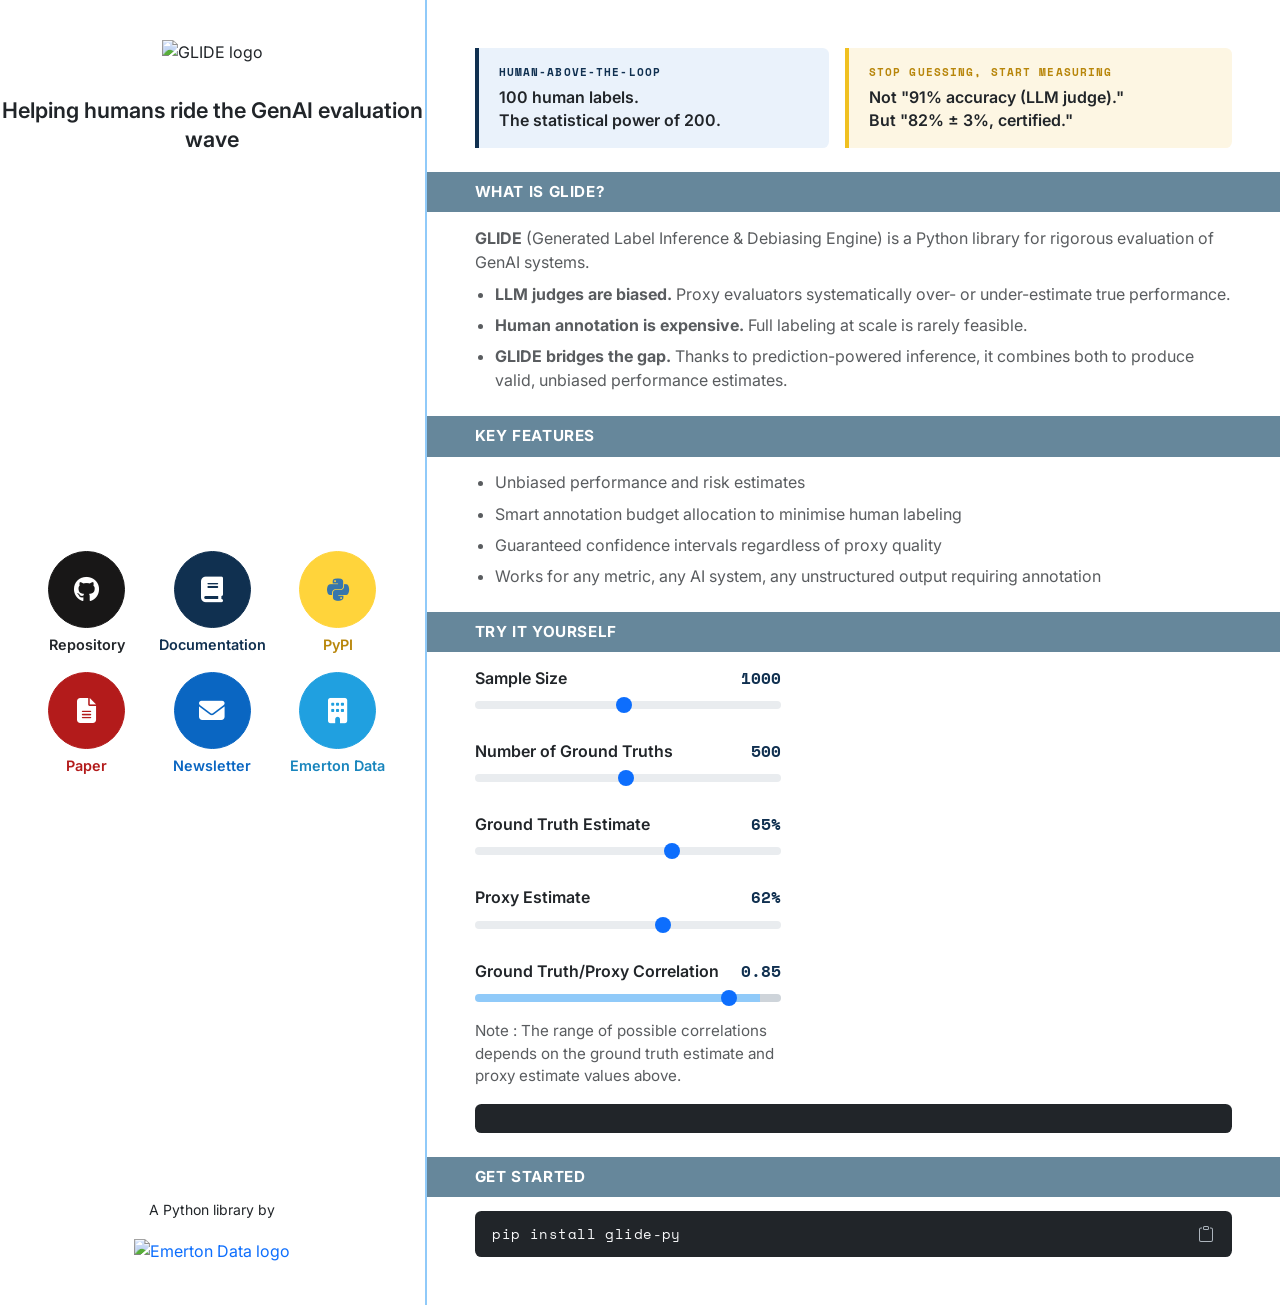
==== docs/landing/index.html @ 94e1e971 "visual improvements" ====
<!DOCTYPE html>
<html lang="en">
<head>
  <meta charset="UTF-8" />
  <meta name="viewport" content="width=device-width, initial-scale=1" />
  <title>GLIDE — Helping humans ride the GenAI evaluation wave</title>
  <link rel="icon" type="image/png" href="assets/favicon-glide.png" />
  <meta name="description" content="GLIDE is a Python library for rigorous evaluation of GenAI systems using hybrid human and proxy annotations, with guaranteed statistical confidence intervals." />

  <!-- Bootstrap 5 -->
  <link
    href="https://cdn.jsdelivr.net/npm/bootstrap@5.3.3/dist/css/bootstrap.min.css"
    rel="stylesheet"
    integrity="sha384-QWTKZyjpPEjISv5WaRU9OFeRpok6YctnYmDr5pNlyT2bRjXh0JMhjY6hW+ALEwIH"
    crossorigin="anonymous"
  />
  <!-- Google Fonts -->
  <link
    href="https://fonts.googleapis.com/css2?family=Inter:wght@400;600;700&family=Space+Mono:wght@700&display=swap"
    rel="stylesheet"
  />
  <!-- Font Awesome 6 -->
  <link
    rel="stylesheet"
    href="https://cdnjs.cloudflare.com/ajax/libs/font-awesome/6.5.0/css/all.min.css"
    integrity="sha512-Avb2QiuDEEvB4bZJYdft2mNjVShBftLdPG8FJ0V7irTLQ8Uo0qcPxh4Plq7G5tGm0rU+1SPhVotteLpBERwTkw=="
    crossorigin="anonymous"
  />

  <style>
    body {
      font-family: 'Inter', sans-serif;
      background-image: url('assets/newsletter_bg.png');
      background-size: cover;
      background-position: center;
      color: #212529;
    }

    .sidebar {
      background-color: rgba(255, 255, 255, 0.5);
      border-right: 2px solid #90caf9;
      min-height: 100vh;
      padding: 2.5rem 1.75rem 2rem;
      display: flex;
      flex-direction: column;
      justify-content: space-between;
    }

    .main-panel {
      background-color: rgba(255, 255, 255, 0.65);
      min-height: 100vh;
    }

    .nav-btn-list {
      display: grid;
      grid-template-columns: repeat(3, 1fr);
      gap: 1rem 0.5rem;
      justify-items: center;
      margin-bottom: 0.5rem;
    }

    .nav-item {
      display: flex;
      flex-direction: column;
      align-items: center;
      gap: 0.4rem;
      text-decoration: none;
    }

    .nav-item:hover .nav-label {
      text-decoration: underline;
    }

    .nav-btn {
      display: flex;
      align-items: center;
      justify-content: center;
      width: 4.8rem;
      height: 4.8rem;
      border-radius: 50% !important;
      font-size: 1.6rem;
      padding: 0;
      flex-shrink: 0;
    }

    .nav-label {
      font-weight: 600;
      font-size: 0.90rem;
      text-align: center;
    }

    .sidebar .nav-label.text-dark {
      color: #212529 !important;
    }

    /* Icon circles: override Bootstrap button vars so hover still works. */
    .nav-btn.brand-github     { --bs-btn-bg: #181717; --bs-btn-border-color: #181717; --bs-btn-hover-bg: #000000; --bs-btn-hover-border-color: #000000; --bs-btn-color: #fff; --bs-btn-hover-color: #fff; }
    .nav-btn.brand-docs       { --bs-btn-bg: #103050; --bs-btn-border-color: #103050; --bs-btn-hover-bg: #0a2238; --bs-btn-hover-border-color: #0a2238; --bs-btn-color: #fff; --bs-btn-hover-color: #fff; }
    .nav-btn.brand-pypi       { --bs-btn-bg: #ffd43b; --bs-btn-border-color: #ffd43b; --bs-btn-hover-bg: #f5c518; --bs-btn-hover-border-color: #f5c518; --bs-btn-color: #3776ab; --bs-btn-hover-color: #3776ab; }
    .nav-btn.brand-paper      { --bs-btn-bg: #b31b1b; --bs-btn-border-color: #b31b1b; --bs-btn-hover-bg: #8f1515; --bs-btn-hover-border-color: #8f1515; --bs-btn-color: #fff; --bs-btn-hover-color: #fff; }
    .nav-btn.brand-newsletter { --bs-btn-bg: #0a66c2; --bs-btn-border-color: #0a66c2; --bs-btn-hover-bg: #08539e; --bs-btn-hover-border-color: #08539e; --bs-btn-color: #fff; --bs-btn-hover-color: #fff; }
    .nav-btn.brand-ed         { --bs-btn-bg: #20a0e0; --bs-btn-border-color: #20a0e0; --bs-btn-hover-bg: #1885bd; --bs-btn-hover-border-color: #1885bd; --bs-btn-color: #fff; --bs-btn-hover-color: #fff; }

    /* Labels: match the icon brand color (darkened where needed for contrast). */
    .nav-label.brand-docs       { color: #103050; }
    .nav-label.brand-pypi       { color: #b8860b; }
    .nav-label.brand-paper      { color: #b31b1b; }
    .nav-label.brand-newsletter { color: #0a66c2; }
    .nav-label.brand-ed         { color: #1885bd; }

    .hero-card {
      border-left: 4px solid #103050;
      background-color: #eaf2fb;
      border-radius: 0 0.4rem 0.4rem 0;
      padding: 1rem 1.25rem;
    }

    .hero-card.gold {
      border-left-color: #f0c020;
      background-color: #fdf6e3;
    }

    .hero-card .card-label {
      font-family: 'Space Mono', monospace;
      font-size: 0.7rem;
      text-transform: uppercase;
      letter-spacing: 0.1em;
      font-weight: 700;
      color: #103050;
      margin-bottom: 0.3rem;
    }

    .hero-card.gold .card-label {
      color: #b8860b;
    }

    .hero-card .card-message {
      font-size: 1rem;
      font-weight: 600;
      color: #212529;
      line-height: 1.45;
    }

    .tagline {
      font-size: 1.35rem;
      font-weight: 600;
      color: #212529;
      line-height: 1.35;
      width: calc(100% + 3.5rem);
      margin-left: -1.75rem;
      margin-right: -1.75rem;
      text-align: center;
    }

    .section-heading {
      font-size: 0.95rem;
      font-weight: 700;
      color: #ffffff;
      background-color: rgba(0, 55, 89, 0.60);
      padding: 0.55rem 1.5rem;
      margin: 1.5rem -1.5rem 0.85rem;
      letter-spacing: 0.04em;
      text-transform: uppercase;
    }

    @media (min-width: 768px) {
      .section-heading {
        padding-left: 3rem;
        padding-right: 3rem;
        margin-left: -3rem;
        margin-right: -3rem;
      }
    }

    .install-block {
      font-family: 'Space Mono', monospace;
      background-color: #212529;
      color: #f8f9fa;
      border-radius: 0.4rem;
      padding: 0.75rem 1.1rem;
      font-size: 0.9rem;
      letter-spacing: 0.03em;
      display: flex;
      align-items: center;
      justify-content: space-between;
    }

    .copy-btn {
      background: none;
      border: none;
      cursor: pointer;
      color: #adb5bd;
      padding: 0;
      line-height: 1;
      flex-shrink: 0;
      margin-left: 0.75rem;
      transition: color 0.15s;
    }

    .copy-btn:hover {
      color: #f8f9fa;
    }

    .feature-list {
      padding-left: 1.25rem;
    }

    .feature-list li {
      margin-bottom: 0.45rem;
    }

    .sidebar hr {
      border-color: rgba(255, 255, 255, 0.15);
    }

    .sidebar-footer-label {
      color: #212529;
      font-size: 0.875rem;
      text-align: center;
      margin-bottom: 0.5rem;
    }

    .ed-logo-wrap {
      background-color: #ffffff;
      border-radius: 0.5rem;
      padding: 0.6rem 1.2rem;
      display: inline-block;
      width: 70%;
    }

    @media (max-width: 767px) {
      .sidebar {
        min-height: auto;
        border-right: none;
        border-bottom: 1px solid rgba(255, 255, 255, 0.1);
      }
      .main-panel {
        min-height: auto;
      }
    }

    .slider-group {
      margin-bottom: 1rem;
    }

    .slider-group label {
      display: flex;
      justify-content: space-between;
      font-weight: 600;
      font-size: 1rem;
      color: #212529;
      margin-bottom: 0.2rem;
    }

    .slider-group .form-text {
      font-size: 0.95rem;
    }

    .slider-value {
      font-family: 'Space Mono', monospace;
      color: #103050;
    }

    #correlation.form-range::-webkit-slider-runnable-track {
      background: var(--correlation-track, var(--bs-secondary-bg));
    }

    #correlation.form-range::-moz-range-track {
      background: var(--correlation-track, var(--bs-secondary-bg));
    }

    .simulator-chart-wrap {
      background-color: rgba(255, 255, 255, 0.7);
      border-radius: 0.4rem;
      padding: 1rem;
      margin-bottom: 1rem;
      height: 380px;
      box-sizing: border-box;
    }

    .readout-block {
      font-family: 'Space Mono', monospace;
      background-color: #212529;
      color: #f8f9fa;
      border-radius: 0.4rem;
      padding: 0.9rem 1.1rem;
      font-size: 0.85rem;
      line-height: 1.7;
    }

    .readout-block .readout-highlight {
      color: #ffd43b;
      font-weight: 700;
    }
  </style>
</head>

<body>
  <div class="container-fluid">
    <div class="row">

      <!-- LEFT SIDEBAR -->
      <div class="col-md-5 col-lg-4 sidebar">

        <div class="text-center">
          <img
            src="assets/logo-glide-no-bg.png"
            alt="GLIDE logo"
            style="width: calc(100% + 3.5rem); margin-left: -2.25rem; margin-right: -2.25rem; margin-bottom: 1rem;"
          />
          <p class="tagline mt-3 mb-2">
            Helping humans ride the GenAI evaluation wave
          </p>
        </div>

        <div class="nav-btn-list">
          <a href="https://github.com/EmertonData/glide" class="nav-item" target="_blank" rel="noopener">
            <span class="btn nav-btn brand-github"><i class="fa-brands fa-github"></i></span>
            <span class="nav-label text-dark">Repository</span>
          </a>
          <a href="https://glide-py.readthedocs.io" class="nav-item" target="_blank" rel="noopener">
            <span class="btn nav-btn brand-docs"><i class="fa-solid fa-book"></i></span>
            <span class="nav-label brand-docs">Documentation</span>
          </a>
          <a href="https://pypi.org/project/glide-py/" class="nav-item" target="_blank" rel="noopener">
            <span class="btn nav-btn brand-pypi"><i class="fa-brands fa-python"></i></span>
            <span class="nav-label brand-pypi">PyPI</span>
          </a>
          <a href="https://arxiv.org/abs/2605.31278" class="nav-item" target="_blank" rel="noopener">
            <span class="btn nav-btn brand-paper"><i class="fa-solid fa-file-lines"></i></span>
            <span class="nav-label brand-paper">Paper</span>
          </a>
          <a href="https://www.linkedin.com/newsletters/evaluating-genai-with-glide-7453423077557952512/" class="nav-item" target="_blank" rel="noopener">
            <span class="btn nav-btn brand-newsletter"><i class="fa-solid fa-envelope"></i></span>
            <span class="nav-label brand-newsletter">Newsletter</span>
          </a>
          <a href="https://www.emerton-data.com" class="nav-item" target="_blank" rel="noopener">
            <span class="btn nav-btn brand-ed"><i class="fa-solid fa-building"></i></span>
            <span class="nav-label brand-ed">Emerton Data</span>
          </a>
        </div>

        <div>
          <hr class="mb-4 mt-0" />
          <p class="sidebar-footer-label mb-2">
            A Python library by
          </p>
          <div class="text-center">
            <a href="https://www.emerton-data.com" target="_blank" rel="noopener">
              <div class="ed-logo-wrap">
                <img
                  src="assets/logo-ed.jpg"
                  alt="Emerton Data logo"
                  style="width: 100%;"
                />
              </div>
            </a>
          </div>
        </div>

      </div><!-- /sidebar -->

      <!-- RIGHT MAIN CONTENT -->
      <div class="col-md-7 col-lg-8 p-4 p-md-5 main-panel">

        <!-- HERO MESSAGES -->
        <div class="d-flex gap-3 mb-3">
          <div class="hero-card flex-fill mb-0">
            <div class="card-label">Human-above-the-loop</div>
            <div class="card-message">
              100 human labels.<br>
              The statistical power of 200.
            </div>
          </div>

          <div class="hero-card gold flex-fill mb-0">
            <div class="card-label">Stop guessing, start measuring</div>
            <div class="card-message">
              Not "91% accuracy (LLM judge)."<br>
              But "82% ± 3%, certified."
            </div>
          </div>
        </div>

        <!-- WHAT IS GLIDE -->
        <div class="section-heading">What is GLIDE?</div>
        <p class="text-muted mb-2">
          <strong>GLIDE</strong> (Generated Label Inference &amp; Debiasing Engine) is a Python library for rigorous evaluation of GenAI systems.
        </p>
        <ul class="feature-list text-muted mb-4">
          <li><strong>LLM judges are biased.</strong> Proxy evaluators systematically over- or under-estimate true performance.</li>
          <li><strong>Human annotation is expensive.</strong> Full labeling at scale is rarely feasible.</li>
          <li><strong>GLIDE bridges the gap.</strong> Thanks to prediction-powered inference, it combines both to produce valid, unbiased performance estimates.</li>
        </ul>

        <!-- FEATURES -->
        <div class="section-heading">Key features</div>
        <ul class="feature-list text-muted mb-4">
          <li>Unbiased performance and risk estimates</li>
          <li>Smart annotation budget allocation to minimise human labeling</li>
          <li>Guaranteed confidence intervals regardless of proxy quality</li>
          <li>Works for any metric, any AI system, any unstructured output requiring annotation</li>
        </ul>

        <!-- SIMULATOR -->
        <div class="section-heading">Try it yourself</div>
        <div class="row g-3">
          <div class="col-sm-5">
            <div class="slider-group">
              <label for="totalSize">
                Sample Size
                <span class="slider-value" id="totalSizeValue"></span>
              </label>
              <input type="range" class="form-range" id="totalSize" min="50" max="2000" step="50" value="1000" />
            </div>
            <div class="slider-group">
              <label for="humanSize">
                Number of Ground Truths
                <span class="slider-value" id="humanSizeValue"></span>
              </label>
              <input type="range" class="form-range" id="humanSize" min="20" max="1995" step="5" value="500" />
            </div>
            <div class="slider-group">
              <label for="trueMean">
                Ground Truth Estimate
                <span class="slider-value" id="trueMeanValue"></span>
              </label>
              <input type="range" class="form-range" id="trueMean" min="0.01" max="0.99" step="0.01" value="0.65" />
            </div>
            <div class="slider-group">
              <label for="proxyMean">
                Proxy Estimate
                <span class="slider-value" id="proxyMeanValue"></span>
              </label>
              <input type="range" class="form-range" id="proxyMean" min="0.01" max="0.99" step="0.01" value="0.62" />
            </div>
            <div class="slider-group">
              <label for="correlation">
                Ground Truth/Proxy Correlation
                <span class="slider-value" id="correlationValue"></span>
              </label>
              <input type="range" class="form-range" id="correlation" min="0" max="1" step="0.01" value="0.85" />
              <div class="form-text">
                Note : The range of possible correlations depends on the ground truth estimate and proxy estimate values above.
              </div>
            </div>
          </div>
          <div class="col-sm-7">
            <div class="simulator-chart-wrap">
              <canvas id="ppiChart"></canvas>
            </div>
          </div>
        </div>

        <div class="readout-block" id="simulatorReadout"></div>

        <!-- INSTALL -->
        <div class="section-heading">Get started</div>
        <div class="install-block">
          <span>pip install glide-py</span>
          <button class="copy-btn" title="Copy to clipboard" onclick="copyInstall(this)">
            <svg xmlns="http://www.w3.org/2000/svg" width="16" height="16" fill="currentColor" viewBox="0 0 16 16">
              <path d="M4 1.5H3a2 2 0 0 0-2 2V14a2 2 0 0 0 2 2h10a2 2 0 0 0 2-2V3.5a2 2 0 0 0-2-2h-1v1h1a1 1 0 0 1 1 1V14a1 1 0 0 1-1 1H3a1 1 0 0 1-1-1V3.5a1 1 0 0 1 1-1h1z"/>
              <path d="M9.5 1a.5.5 0 0 1 .5.5v1a.5.5 0 0 1-.5.5h-3a.5.5 0 0 1-.5-.5v-1a.5.5 0 0 1 .5-.5zm-3-1A1.5 1.5 0 0 0 5 1.5v1A1.5 1.5 0 0 0 6.5 4h3A1.5 1.5 0 0 0 11 2.5v-1A1.5 1.5 0 0 0 9.5 0z"/>
            </svg>
          </button>
        </div>

      </div><!-- /main -->

    </div><!-- /row -->
  </div><!-- /container -->

  <!-- Chart.js -->
  <script
    src="https://cdn.jsdelivr.net/npm/chart.js@4.5.1/dist/chart.umd.min.js"
    integrity="sha384-jb8JQMbMoBUzgWatfe6COACi2ljcDdZQ2OxczGA3bGNeWe+6DChMTBJemed7ZnvJ"
    crossorigin="anonymous"
  ></script>
  <!-- chartjs-chart-error-bars -->
  <script
    src="https://cdn.jsdelivr.net/npm/chartjs-chart-error-bars@4.4.5/build/index.umd.min.js"
    integrity="sha384-pmEzimiQMD67BbR0zE+ss0ugx98UAGIaiNlaKtGz7BBQ3UaT69z1CN323+oCogy0"
    crossorigin="anonymous"
  ></script>
  <script type="module">
    import { simulate, getCorrelationBounds } from './ppi.js';

    const sliders = {
      totalSize: document.getElementById('totalSize'),
      humanSize: document.getElementById('humanSize'),
      trueMean: document.getElementById('trueMean'),
      proxyMean: document.getElementById('proxyMean'),
      correlation: document.getElementById('correlation'),
    };

    const valueLabels = {
      totalSize: document.getElementById('totalSizeValue'),
      humanSize: document.getElementById('humanSizeValue'),
      trueMean: document.getElementById('trueMeanValue'),
      proxyMean: document.getElementById('proxyMeanValue'),
      correlation: document.getElementById('correlationValue'),
    };

    const readout = document.getElementById('simulatorReadout');
    const pointColors = ['#103050', '#90caf9', '#ffd43b'];
    const pointBorderColors = ['#0a2238', '#5aa9e6', '#b8860b'];
    let chart;
    let trueMeanValue = null;
    let latestPoints = [];

    const trueMeanLinePlugin = {
      id: 'trueMeanLine',
      afterDatasetsDraw(chartInstance) {
        if (trueMeanValue === null) return;
        const { ctx, chartArea, scales } = chartInstance;
        const y = scales.y.getPixelForValue(trueMeanValue);
        ctx.save();
        ctx.setLineDash([6, 4]);
        ctx.lineWidth = 2;
        ctx.strokeStyle = '#103050';
        ctx.beginPath();
        ctx.moveTo(chartArea.left, y);
        ctx.lineTo(chartArea.right, y);
        ctx.stroke();
        ctx.restore();
      },
    };

    function readParams() {
      return {
        totalSize: Number(sliders.totalSize.value),
        humanSize: Number(sliders.humanSize.value),
        trueMean: Number(sliders.trueMean.value),
        proxyMean: Number(sliders.proxyMean.value),
        correlation: Number(sliders.correlation.value),
      };
    }

    function clampHumanSize(totalSize) {
      const step = Number(sliders.humanSize.step);
      const maxHumanSize = totalSize - step;
      sliders.humanSize.max = maxHumanSize;
      if (Number(sliders.humanSize.value) > maxHumanSize) {
        sliders.humanSize.value = maxHumanSize;
      }
    }

    function updateCorrelationTrack(min, max) {
      const minPercent = min * 100;
      const maxPercent = max * 100;
      const gradient = `linear-gradient(to right, #ced4da 0%, #ced4da ${minPercent}%, #90caf9 ${minPercent}%, #90caf9 ${maxPercent}%, #ced4da ${maxPercent}%, #ced4da 100%)`;
      sliders.correlation.style.setProperty('--correlation-track', gradient);
    }

    function clampCorrelation(trueMean, proxyMean) {
      const { minCorrelation, maxCorrelation } = getCorrelationBounds(trueMean, proxyMean);
      const step = Number(sliders.correlation.step);
      const roundedMin = Math.max(0, Math.ceil(minCorrelation / step) * step);
      const roundedMax = Math.floor(maxCorrelation / step) * step;
      if (Number(sliders.correlation.value) < roundedMin) {
        sliders.correlation.value = roundedMin;
      } else if (Number(sliders.correlation.value) > roundedMax) {
        sliders.correlation.value = roundedMax;
      }
      updateCorrelationTrack(roundedMin, roundedMax);
    }

    function updateValueLabels(params) {
      valueLabels.totalSize.textContent = params.totalSize;
      valueLabels.humanSize.textContent = params.humanSize;
      valueLabels.trueMean.textContent = `${Math.round(params.trueMean * 100)}%`;
      valueLabels.proxyMean.textContent = `${Math.round(params.proxyMean * 100)}%`;
      valueLabels.correlation.textContent = params.correlation.toFixed(2);
    }

    function clampUnitInterval(value) {
      return Math.min(1, Math.max(0, value));
    }

    function buildPoints(result) {
      return [
        {
          y: result.humanOnly.mean,
          yMin: clampUnitInterval(result.humanOnly.mean - result.humanOnly.halfWidth),
          yMax: clampUnitInterval(result.humanOnly.mean + result.humanOnly.halfWidth),
        },
        {
          y: result.judgeOnly.mean,
          yMin: clampUnitInterval(result.judgeOnly.mean - result.judgeOnly.halfWidth),
          yMax: clampUnitInterval(result.judgeOnly.mean + result.judgeOnly.halfWidth),
        },
        {
          y: result.ppi.mean,
          yMin: clampUnitInterval(result.ppi.mean - result.ppi.halfWidth),
          yMax: clampUnitInterval(result.ppi.mean + result.ppi.halfWidth),
        },
      ];
    }

    function buildPointMarkers(points) {
      return points.map((point) => ({ y: point.y }));
    }

    function updateChart(result) {
      trueMeanValue = result.humanOnly.mean;
      const points = buildPoints(result);
      latestPoints = points;
      const pointMarkers = buildPointMarkers(points);

      if (!chart) {
        chart = new Chart(document.getElementById('ppiChart').getContext('2d'), {
          type: 'lineWithErrorBars',
          data: {
            labels: ['Human only', 'Judge only', 'PPI'],
            datasets: [
              {
                label: 'Point estimate',
                data: pointMarkers,
                showLine: false,
                pointStyle: 'circle',
                pointRadius: 24,
                pointHoverRadius: 28,
                pointBackgroundColor: pointColors,
                pointBorderColor: pointBorderColors,
                pointBorderWidth: 4,
              },
              {
                label: 'Confidence interval (95%)',
                data: points,
                showLine: false,
                pointRadius: 0,
                pointHoverRadius: 0,
                errorBarColor: pointBorderColors,
                errorBarLineWidth: 5,
                errorBarWhiskerColor: pointBorderColors,
                errorBarWhiskerLineWidth: 4,
                errorBarWhiskerSize: 30,
              },
            ],
          },
          plugins: [trueMeanLinePlugin],
          options: {
            responsive: true,
            maintainAspectRatio: false,
            plugins: {
              legend: { display: false },
              tooltip: {
                titleFont: { size: 16, weight: 'bold' },
                bodyFont: { size: 15 },
                callbacks: {
                  labelColor(context) {
                    return {
                      backgroundColor: pointColors[context.dataIndex],
                      borderColor: pointBorderColors[context.dataIndex],
                    };
                  },
                  label(context) {
                    const point = latestPoints[context.dataIndex];
                    return [
                      `Point estimate: ${point.y.toFixed(3)}`,
                      `Lower bound (95% confidence): ${point.yMin.toFixed(3)}`,
                      `Upper bound (95% confidence): ${point.yMax.toFixed(3)}`,
                    ];
                  },
                },
              },
            },
            scales: {
              x: {
                offset: true,
                ticks: { font: { size: 20, weight: 'bold' } },
              },
              y: {
                min: 0,
                max: 1,
                ticks: { font: { size: 18 } },
                title: { display: true, text: 'Metric', font: { size: 20, weight: 'bold' } },
              },
            },
          },
        });
      } else {
        chart.data.datasets[0].data = pointMarkers;
        chart.data.datasets[1].data = points;
        chart.update();
      }
    }

    function updateReadout(result, params) {
      readout.innerHTML = `
        Effective sample size: <span class="readout-highlight">${result.effectiveSampleSize}</span><br />
        GLIDE's estimate is as precise as if you had <span class="readout-highlight">${result.effectiveSampleSize}</span> ground truth annotations, instead of the provided <span class="readout-highlight">${params.humanSize}</span>
      `;
    }

    function render() {
      clampHumanSize(Number(sliders.totalSize.value));
      clampCorrelation(Number(sliders.trueMean.value), Number(sliders.proxyMean.value));
      const params = readParams();
      updateValueLabels(params);
      const result = simulate(params);
      updateChart(result);
      updateReadout(result, params);
    }

    Object.values(sliders).forEach((slider) => slider.addEventListener('input', render));
    document.addEventListener('DOMContentLoaded', render);
  </script>

  <script>
    function copyInstall(btn) {
      var text = 'pip install glide-py';
      var original = btn.innerHTML;
      var checkSvg = '<svg xmlns="http://www.w3.org/2000/svg" width="16" height="16" fill="currentColor" viewBox="0 0 16 16"><path d="M13.854 3.646a.5.5 0 0 1 0 .708l-7 7a.5.5 0 0 1-.708 0l-3.5-3.5a.5.5 0 1 1 .708-.708L6.5 10.293l6.646-6.647a.5.5 0 0 1 .708 0"/></svg>';

      function showCheck() {
        btn.innerHTML = checkSvg;
        btn.style.color = '#6ea96e';
        setTimeout(function () {
          btn.innerHTML = original;
          btn.style.color = '';
        }, 1500);
      }

      if (navigator.clipboard) {
        navigator.clipboard.writeText(text).then(showCheck);
      } else {
        var ta = document.createElement('textarea');
        ta.value = text;
        ta.style.cssText = 'position:fixed;opacity:0;pointer-events:none';
        document.body.appendChild(ta);
        ta.select();
        document.execCommand('copy');
        document.body.removeChild(ta);
        showCheck();
      }
    }
  </script>
</body>
</html>
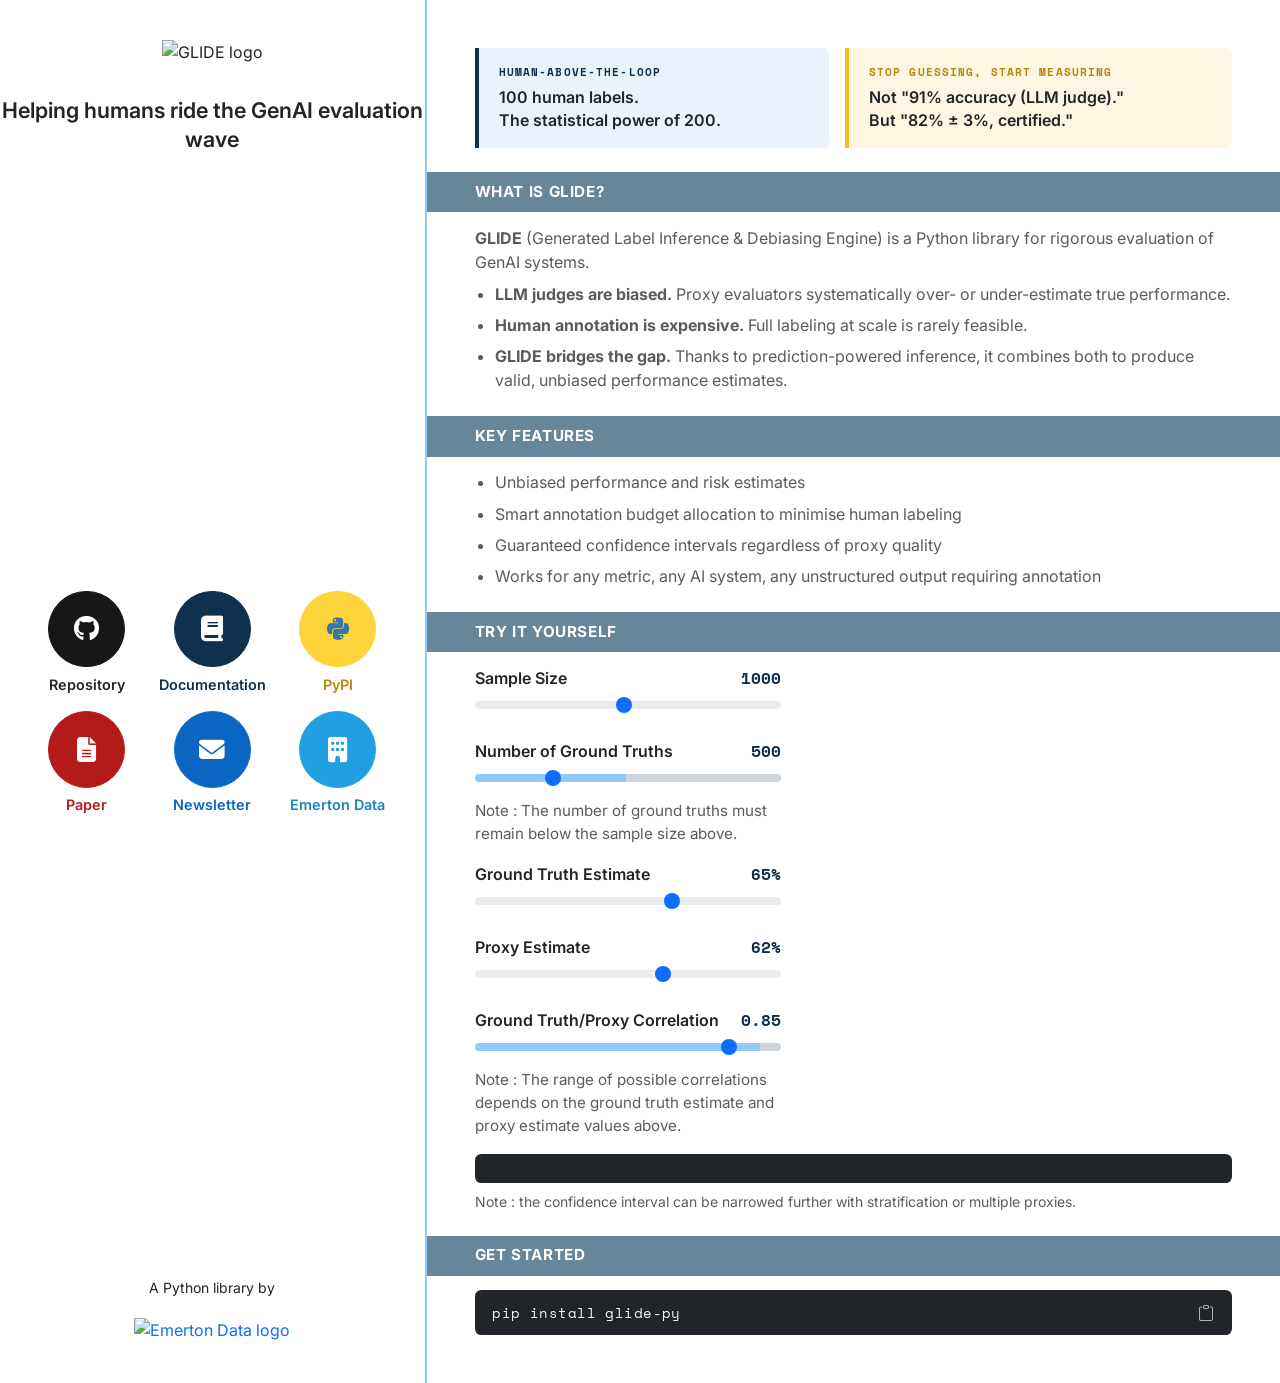
==== commit f8d3d770: "inetgrated comments" ====
--- a/docs/landing/index.html
+++ b/docs/landing/index.html
@@ -267,6 +267,14 @@
 
     #correlation.form-range::-moz-range-track {
       background: var(--correlation-track, var(--bs-secondary-bg));
+    }
+
+    #humanSize.form-range::-webkit-slider-runnable-track {
+      background: var(--human-size-track, var(--bs-secondary-bg));
+    }
+
+    #humanSize.form-range::-moz-range-track {
+      background: var(--human-size-track, var(--bs-secondary-bg));
     }
 
     .simulator-chart-wrap {
@@ -419,6 +427,9 @@
                 <span class="slider-value" id="humanSizeValue"></span>
               </label>
               <input type="range" class="form-range" id="humanSize" min="20" max="1995" step="5" value="500" />
+              <div class="form-text">
+                Note : The number of ground truths must remain below the sample size above.
+              </div>
             </div>
             <div class="slider-group">
               <label for="trueMean">
@@ -453,6 +464,9 @@
         </div>
 
         <div class="readout-block" id="simulatorReadout"></div>
+        <p class="text-muted small mt-2 mb-0">
+          Note : the confidence interval can be narrowed further with stratification or multiple proxies.
+        </p>
 
         <!-- INSTALL -->
         <div class="section-heading">Get started</div>
@@ -503,8 +517,8 @@
     };
 
     const readout = document.getElementById('simulatorReadout');
-    const pointColors = ['#103050', '#90caf9', '#ffd43b'];
-    const pointBorderColors = ['#0a2238', '#5aa9e6', '#b8860b'];
+    const pointColors = ['#103050', '#90caf9', '#ffda33'];
+    const pointBorderColors = ['#0a2238', '#5aa9e6', '#ffda33'];
     let chart;
     let trueMeanValue = null;
     let latestPoints = [];
@@ -537,13 +551,21 @@
       };
     }
 
+    function updateHumanSizeTrack(maxHumanSize) {
+      const sliderMin = Number(sliders.humanSize.min);
+      const sliderMax = Number(sliders.humanSize.max);
+      const maxPercent = ((maxHumanSize - sliderMin) / (sliderMax - sliderMin)) * 100;
+      const gradient = `linear-gradient(to right, #90caf9 0%, #90caf9 ${maxPercent}%, #ced4da ${maxPercent}%, #ced4da 100%)`;
+      sliders.humanSize.style.setProperty('--human-size-track', gradient);
+    }
+
     function clampHumanSize(totalSize) {
       const step = Number(sliders.humanSize.step);
       const maxHumanSize = totalSize - step;
-      sliders.humanSize.max = maxHumanSize;
       if (Number(sliders.humanSize.value) > maxHumanSize) {
         sliders.humanSize.value = maxHumanSize;
       }
+      updateHumanSizeTrack(maxHumanSize);
     }
 
     function updateCorrelationTrack(min, max) {
@@ -584,16 +606,19 @@
           y: result.humanOnly.mean,
           yMin: clampUnitInterval(result.humanOnly.mean - result.humanOnly.halfWidth),
           yMax: clampUnitInterval(result.humanOnly.mean + result.humanOnly.halfWidth),
+          halfWidth: result.humanOnly.halfWidth,
         },
         {
           y: result.judgeOnly.mean,
           yMin: clampUnitInterval(result.judgeOnly.mean - result.judgeOnly.halfWidth),
           yMax: clampUnitInterval(result.judgeOnly.mean + result.judgeOnly.halfWidth),
+          halfWidth: result.judgeOnly.halfWidth,
         },
         {
           y: result.ppi.mean,
           yMin: clampUnitInterval(result.ppi.mean - result.ppi.halfWidth),
           yMax: clampUnitInterval(result.ppi.mean + result.ppi.halfWidth),
+          halfWidth: result.ppi.halfWidth,
         },
       ];
     }
@@ -612,25 +637,25 @@
         chart = new Chart(document.getElementById('ppiChart').getContext('2d'), {
           type: 'lineWithErrorBars',
           data: {
-            labels: ['Human only', 'Judge only', 'PPI'],
+            labels: ['Human only', 'Judge only', 'GLIDE'],
             datasets: [
               {
                 label: 'Point estimate',
                 data: pointMarkers,
                 showLine: false,
                 pointStyle: 'circle',
-                pointRadius: 24,
-                pointHoverRadius: 28,
-                pointBackgroundColor: pointColors,
-                pointBorderColor: pointBorderColors,
-                pointBorderWidth: 4,
+                pointWithErrorBarRadius: 5,
+                pointWithErrorBarHoverRadius: 6,
+                pointWithErrorBarBackgroundColor: pointColors,
+                pointWithErrorBarBorderColor: '#ffffff',
+                pointWithErrorBarBorderWidth: 1.5,
               },
               {
                 label: 'Confidence interval (95%)',
                 data: points,
                 showLine: false,
-                pointRadius: 0,
-                pointHoverRadius: 0,
+                pointWithErrorBarRadius: 0,
+                pointWithErrorBarHoverRadius: 0,
                 errorBarColor: pointBorderColors,
                 errorBarLineWidth: 5,
                 errorBarWhiskerColor: pointBorderColors,
@@ -648,6 +673,9 @@
               tooltip: {
                 titleFont: { size: 16, weight: 'bold' },
                 bodyFont: { size: 15 },
+                filter(tooltipItem) {
+                  return tooltipItem.datasetIndex === 0;
+                },
                 callbacks: {
                   labelColor(context) {
                     return {
@@ -657,11 +685,8 @@
                   },
                   label(context) {
                     const point = latestPoints[context.dataIndex];
-                    return [
-                      `Point estimate: ${point.y.toFixed(3)}`,
-                      `Lower bound (95% confidence): ${point.yMin.toFixed(3)}`,
-                      `Upper bound (95% confidence): ${point.yMax.toFixed(3)}`,
-                    ];
+                    const label = `${point.y.toFixed(3)} ± ${point.halfWidth.toFixed(3)} (95% confidence)`;
+                    return label;
                   },
                 },
               },
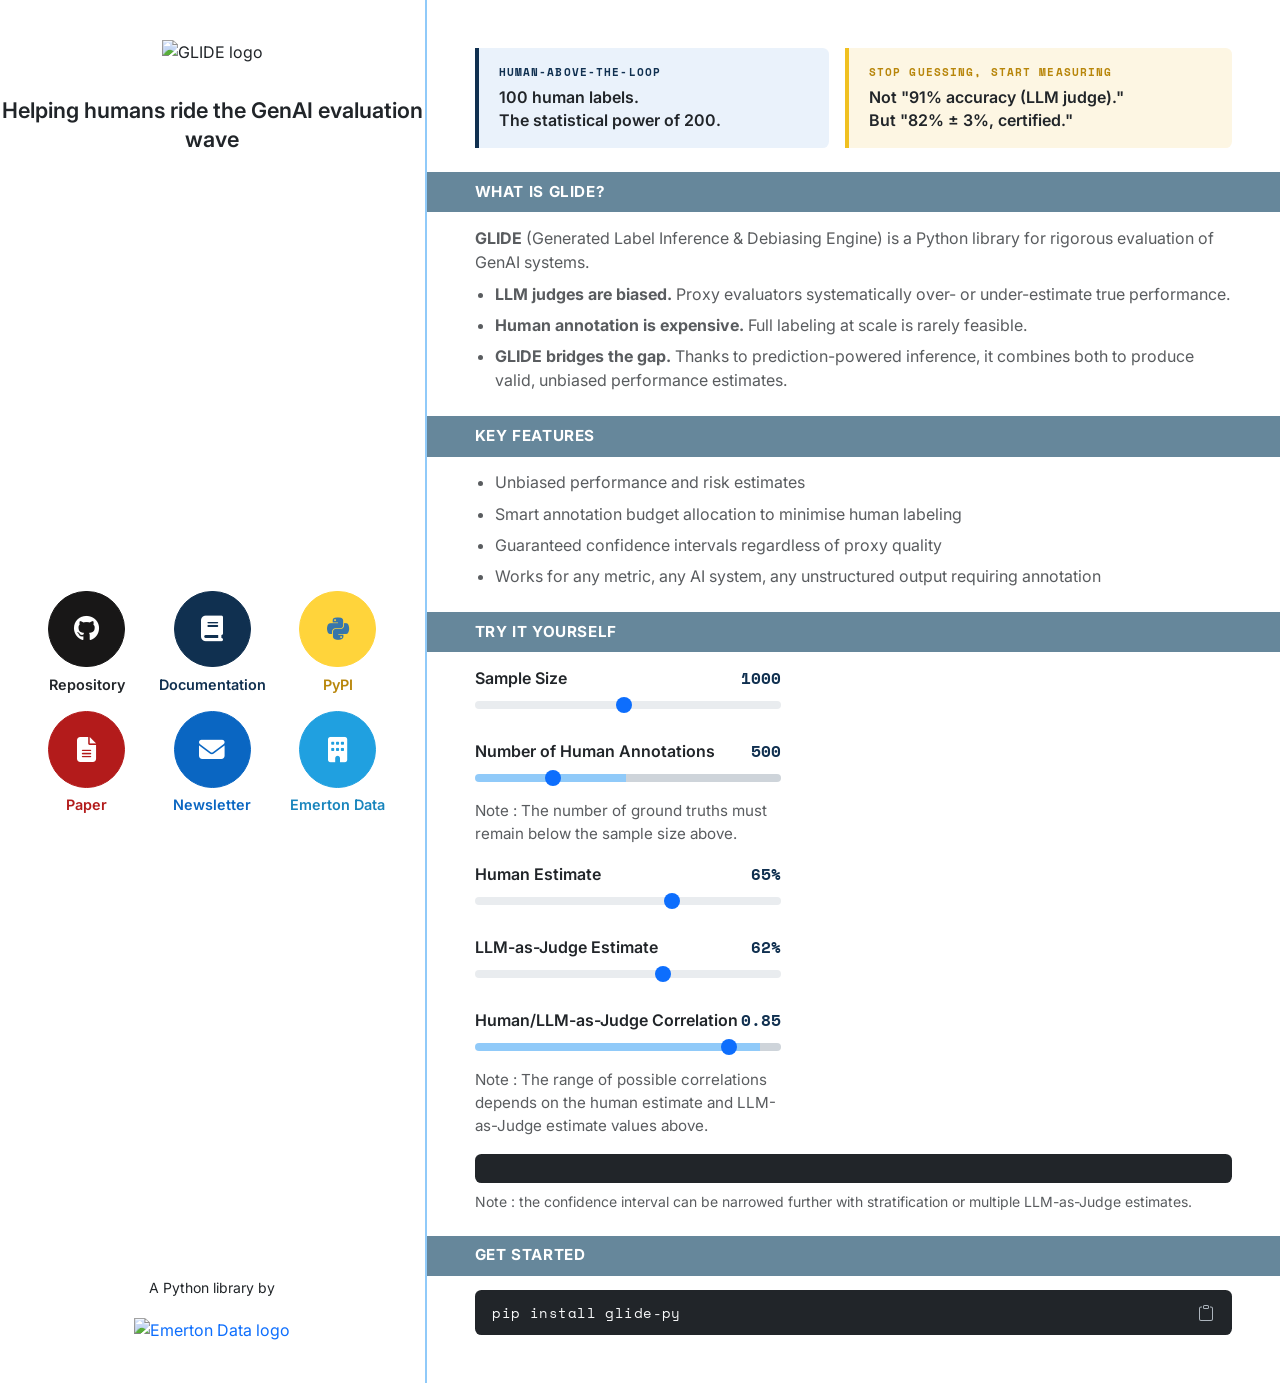
==== commit 4bea2181: "fix naming" ====
--- a/docs/landing/index.html
+++ b/docs/landing/index.html
@@ -423,7 +423,7 @@
             </div>
             <div class="slider-group">
               <label for="humanSize">
-                Number of Ground Truths
+                Number of Human Annotations
                 <span class="slider-value" id="humanSizeValue"></span>
               </label>
               <input type="range" class="form-range" id="humanSize" min="20" max="1995" step="5" value="500" />
@@ -433,26 +433,26 @@
             </div>
             <div class="slider-group">
               <label for="trueMean">
-                Ground Truth Estimate
+                Human Estimate
                 <span class="slider-value" id="trueMeanValue"></span>
               </label>
               <input type="range" class="form-range" id="trueMean" min="0.01" max="0.99" step="0.01" value="0.65" />
             </div>
             <div class="slider-group">
               <label for="proxyMean">
-                Proxy Estimate
+                LLM-as-Judge Estimate
                 <span class="slider-value" id="proxyMeanValue"></span>
               </label>
               <input type="range" class="form-range" id="proxyMean" min="0.01" max="0.99" step="0.01" value="0.62" />
             </div>
             <div class="slider-group">
               <label for="correlation">
-                Ground Truth/Proxy Correlation
+                Human/LLM-as-Judge Correlation
                 <span class="slider-value" id="correlationValue"></span>
               </label>
               <input type="range" class="form-range" id="correlation" min="0" max="1" step="0.01" value="0.85" />
               <div class="form-text">
-                Note : The range of possible correlations depends on the ground truth estimate and proxy estimate values above.
+                Note : The range of possible correlations depends on the human estimate and LLM-as-Judge estimate values above.
               </div>
             </div>
           </div>
@@ -465,7 +465,7 @@
 
         <div class="readout-block" id="simulatorReadout"></div>
         <p class="text-muted small mt-2 mb-0">
-          Note : the confidence interval can be narrowed further with stratification or multiple proxies.
+          Note : the confidence interval can be narrowed further with stratification or multiple LLM-as-Judge estimates.
         </p>
 
         <!-- INSTALL -->
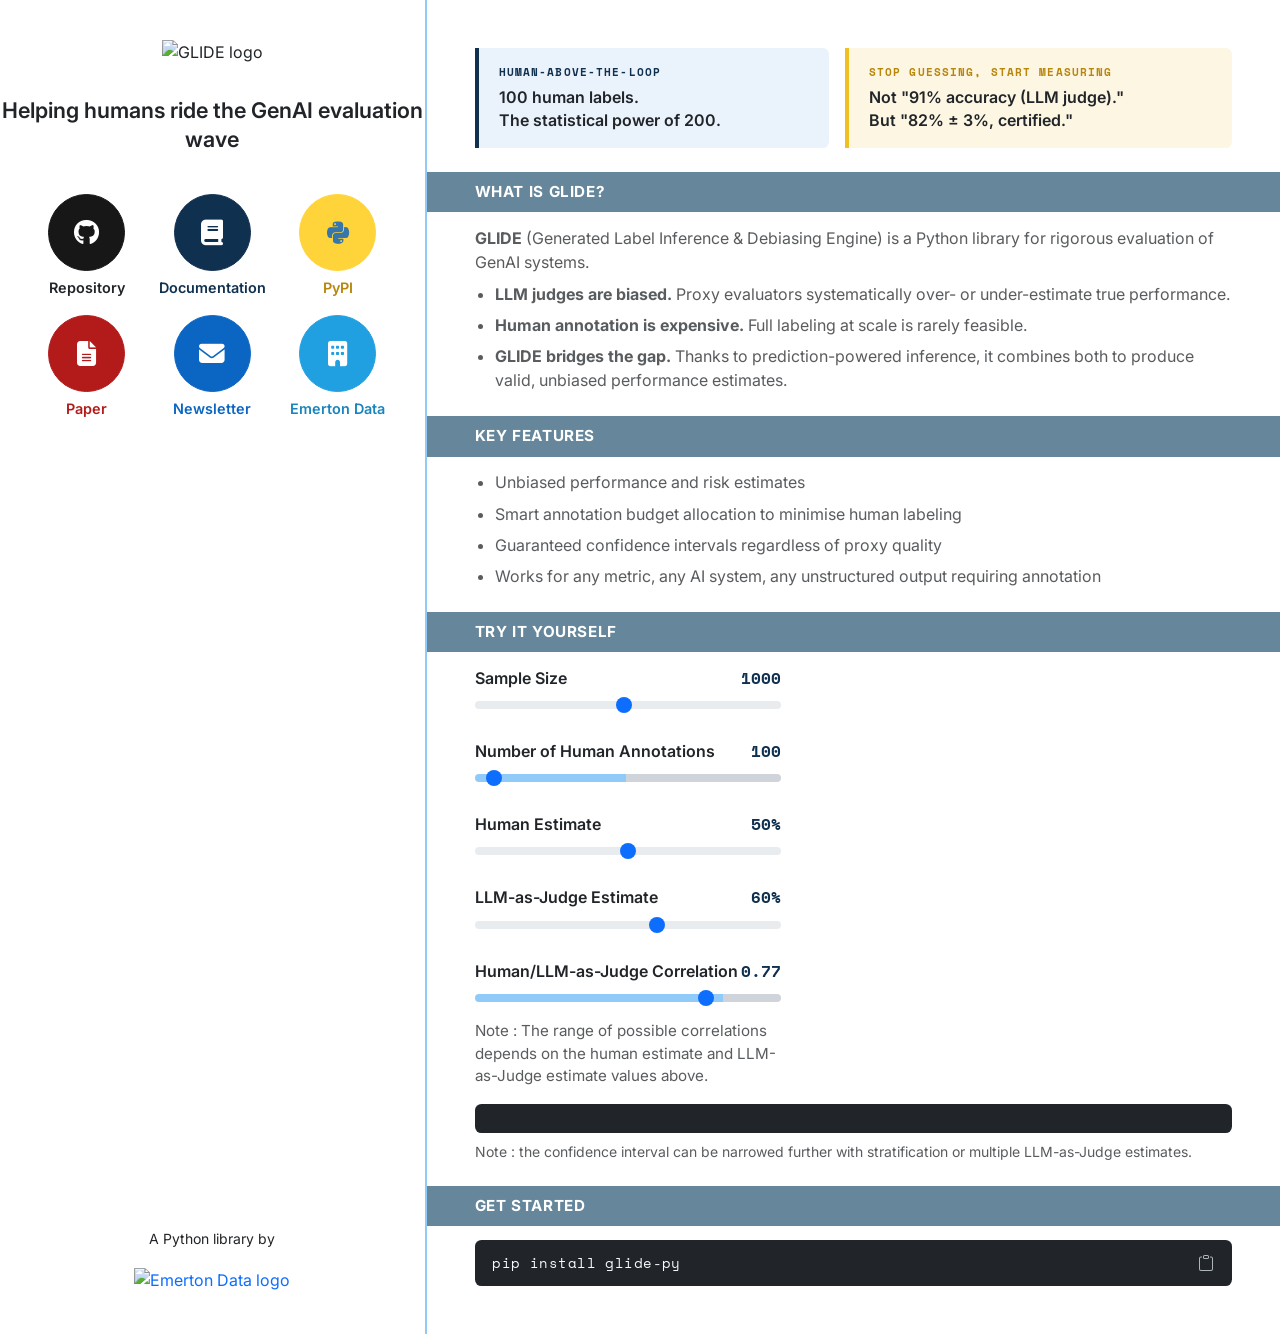
==== commit b2f161e4: "landing page amendments" ====
--- a/docs/landing/index.html
+++ b/docs/landing/index.html
@@ -43,7 +43,10 @@
       padding: 2.5rem 1.75rem 2rem;
       display: flex;
       flex-direction: column;
-      justify-content: space-between;
+    }
+
+    .sidebar-footer {
+      margin-top: auto;
     }
 
     .main-panel {
@@ -56,6 +59,7 @@
       grid-template-columns: repeat(3, 1fr);
       gap: 1rem 0.5rem;
       justify-items: center;
+      margin-top: 2rem;
       margin-bottom: 0.5rem;
     }
 
@@ -348,7 +352,7 @@
           </a>
         </div>
 
-        <div>
+        <div class="sidebar-footer">
           <hr class="mb-4 mt-0" />
           <p class="sidebar-footer-label mb-2">
             A Python library by
@@ -426,31 +430,28 @@
                 Number of Human Annotations
                 <span class="slider-value" id="humanSizeValue"></span>
               </label>
-              <input type="range" class="form-range" id="humanSize" min="20" max="1995" step="5" value="500" />
-              <div class="form-text">
-                Note : The number of ground truths must remain below the sample size above.
-              </div>
+              <input type="range" class="form-range" id="humanSize" min="20" max="1995" step="5" value="100" />
             </div>
             <div class="slider-group">
               <label for="trueMean">
                 Human Estimate
                 <span class="slider-value" id="trueMeanValue"></span>
               </label>
-              <input type="range" class="form-range" id="trueMean" min="0.01" max="0.99" step="0.01" value="0.65" />
+              <input type="range" class="form-range" id="trueMean" min="0.01" max="0.99" step="0.01" value="0.50" />
             </div>
             <div class="slider-group">
               <label for="proxyMean">
                 LLM-as-Judge Estimate
                 <span class="slider-value" id="proxyMeanValue"></span>
               </label>
-              <input type="range" class="form-range" id="proxyMean" min="0.01" max="0.99" step="0.01" value="0.62" />
+              <input type="range" class="form-range" id="proxyMean" min="0.01" max="0.99" step="0.01" value="0.60" />
             </div>
             <div class="slider-group">
               <label for="correlation">
                 Human/LLM-as-Judge Correlation
                 <span class="slider-value" id="correlationValue"></span>
               </label>
-              <input type="range" class="form-range" id="correlation" min="0" max="1" step="0.01" value="0.85" />
+              <input type="range" class="form-range" id="correlation" min="0" max="1" step="0.01" value="0.77" />
               <div class="form-text">
                 Note : The range of possible correlations depends on the human estimate and LLM-as-Judge estimate values above.
               </div>
@@ -715,7 +716,7 @@
     function updateReadout(result, params) {
       readout.innerHTML = `
         Effective sample size: <span class="readout-highlight">${result.effectiveSampleSize}</span><br />
-        GLIDE's estimate is as precise as if you had <span class="readout-highlight">${result.effectiveSampleSize}</span> ground truth annotations, instead of the provided <span class="readout-highlight">${params.humanSize}</span>
+        <span class="readout-highlight">${params.humanSize}</span> annotations. The statistical power of <span class="readout-highlight">${result.effectiveSampleSize}</span>
       `;
     }
 
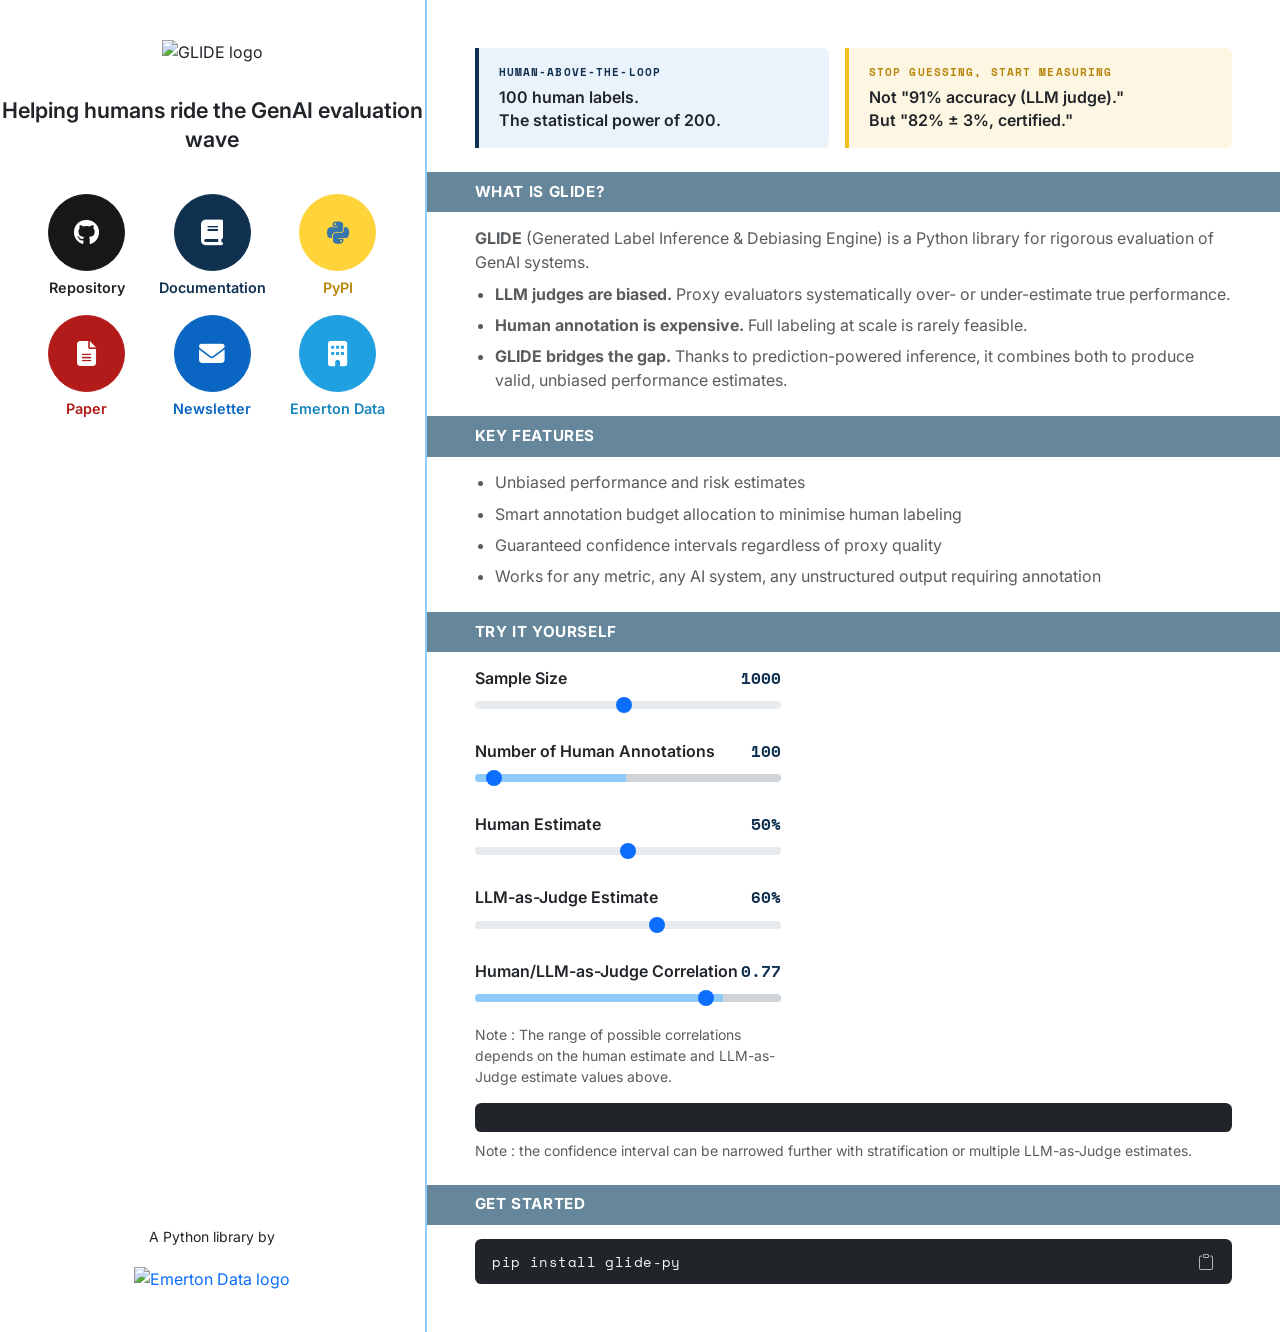
==== commit 910ac685: "fix note text size" ====
--- a/docs/landing/index.html
+++ b/docs/landing/index.html
@@ -452,7 +452,7 @@
                 <span class="slider-value" id="correlationValue"></span>
               </label>
               <input type="range" class="form-range" id="correlation" min="0" max="1" step="0.01" value="0.77" />
-              <div class="form-text">
+              <div class="text-muted small mt-2 mb-0">
                 Note : The range of possible correlations depends on the human estimate and LLM-as-Judge estimate values above.
               </div>
             </div>
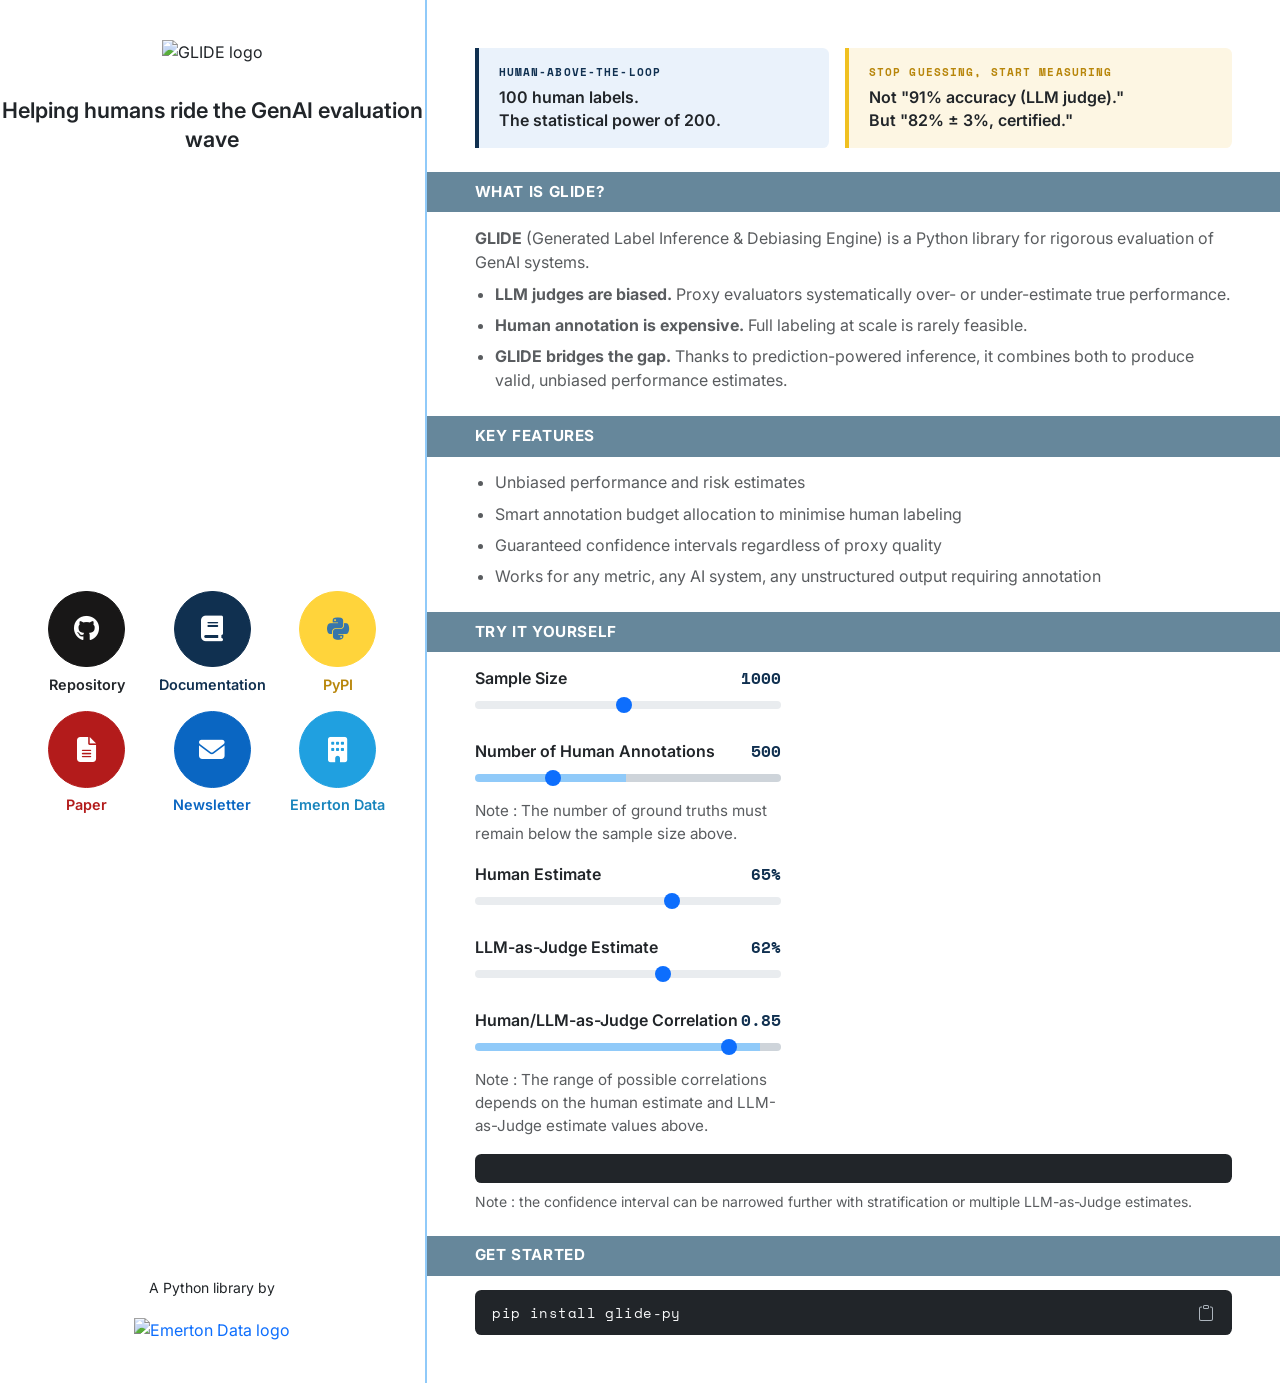
==== commit 3ba9291c: "Merge remote-tracking branch 'origin/main' into doc/tutorials-monitoring-phase4" ====
--- a/docs/landing/index.html
+++ b/docs/landing/index.html
@@ -43,10 +43,7 @@
       padding: 2.5rem 1.75rem 2rem;
       display: flex;
       flex-direction: column;
-    }
-
-    .sidebar-footer {
-      margin-top: auto;
+      justify-content: space-between;
     }
 
     .main-panel {
@@ -59,7 +56,6 @@
       grid-template-columns: repeat(3, 1fr);
       gap: 1rem 0.5rem;
       justify-items: center;
-      margin-top: 2rem;
       margin-bottom: 0.5rem;
     }
 
@@ -352,7 +348,7 @@
           </a>
         </div>
 
-        <div class="sidebar-footer">
+        <div>
           <hr class="mb-4 mt-0" />
           <p class="sidebar-footer-label mb-2">
             A Python library by
@@ -430,29 +426,32 @@
                 Number of Human Annotations
                 <span class="slider-value" id="humanSizeValue"></span>
               </label>
-              <input type="range" class="form-range" id="humanSize" min="20" max="1995" step="5" value="100" />
+              <input type="range" class="form-range" id="humanSize" min="20" max="1995" step="5" value="500" />
+              <div class="form-text">
+                Note : The number of ground truths must remain below the sample size above.
+              </div>
             </div>
             <div class="slider-group">
               <label for="trueMean">
                 Human Estimate
                 <span class="slider-value" id="trueMeanValue"></span>
               </label>
-              <input type="range" class="form-range" id="trueMean" min="0.01" max="0.99" step="0.01" value="0.50" />
+              <input type="range" class="form-range" id="trueMean" min="0.01" max="0.99" step="0.01" value="0.65" />
             </div>
             <div class="slider-group">
               <label for="proxyMean">
                 LLM-as-Judge Estimate
                 <span class="slider-value" id="proxyMeanValue"></span>
               </label>
-              <input type="range" class="form-range" id="proxyMean" min="0.01" max="0.99" step="0.01" value="0.60" />
+              <input type="range" class="form-range" id="proxyMean" min="0.01" max="0.99" step="0.01" value="0.62" />
             </div>
             <div class="slider-group">
               <label for="correlation">
                 Human/LLM-as-Judge Correlation
                 <span class="slider-value" id="correlationValue"></span>
               </label>
-              <input type="range" class="form-range" id="correlation" min="0" max="1" step="0.01" value="0.77" />
-              <div class="text-muted small mt-2 mb-0">
+              <input type="range" class="form-range" id="correlation" min="0" max="1" step="0.01" value="0.85" />
+              <div class="form-text">
                 Note : The range of possible correlations depends on the human estimate and LLM-as-Judge estimate values above.
               </div>
             </div>
@@ -716,7 +715,7 @@
     function updateReadout(result, params) {
       readout.innerHTML = `
         Effective sample size: <span class="readout-highlight">${result.effectiveSampleSize}</span><br />
-        <span class="readout-highlight">${params.humanSize}</span> annotations. The statistical power of <span class="readout-highlight">${result.effectiveSampleSize}</span>
+        GLIDE's estimate is as precise as if you had <span class="readout-highlight">${result.effectiveSampleSize}</span> ground truth annotations, instead of the provided <span class="readout-highlight">${params.humanSize}</span>
       `;
     }
 
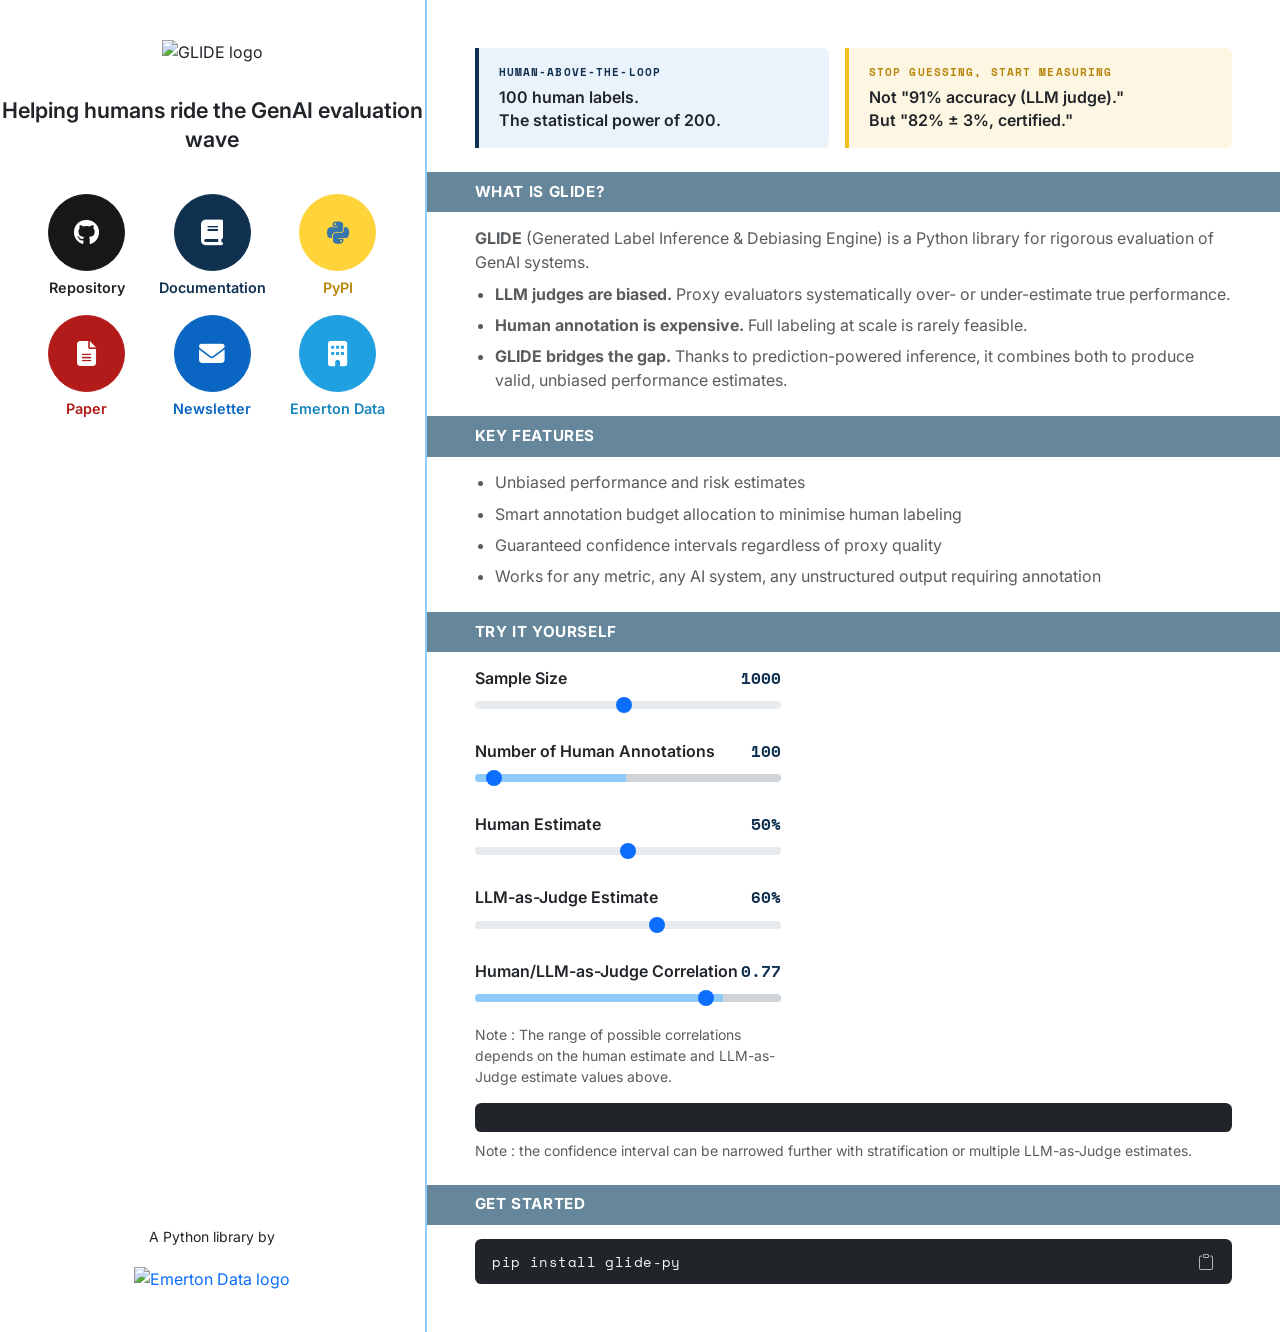
==== commit 6414d03a: "Fix landing page sidebar spacing and simulator defaults (#390) * landing page amendments  * fix land" ====
--- a/docs/landing/index.html
+++ b/docs/landing/index.html
@@ -43,7 +43,10 @@
       padding: 2.5rem 1.75rem 2rem;
       display: flex;
       flex-direction: column;
-      justify-content: space-between;
+    }
+
+    .sidebar-footer {
+      margin-top: auto;
     }
 
     .main-panel {
@@ -56,6 +59,7 @@
       grid-template-columns: repeat(3, 1fr);
       gap: 1rem 0.5rem;
       justify-items: center;
+      margin-top: 2rem;
       margin-bottom: 0.5rem;
     }
 
@@ -348,7 +352,7 @@
           </a>
         </div>
 
-        <div>
+        <div class="sidebar-footer">
           <hr class="mb-4 mt-0" />
           <p class="sidebar-footer-label mb-2">
             A Python library by
@@ -426,32 +430,29 @@
                 Number of Human Annotations
                 <span class="slider-value" id="humanSizeValue"></span>
               </label>
-              <input type="range" class="form-range" id="humanSize" min="20" max="1995" step="5" value="500" />
-              <div class="form-text">
-                Note : The number of ground truths must remain below the sample size above.
-              </div>
+              <input type="range" class="form-range" id="humanSize" min="20" max="1995" step="5" value="100" />
             </div>
             <div class="slider-group">
               <label for="trueMean">
                 Human Estimate
                 <span class="slider-value" id="trueMeanValue"></span>
               </label>
-              <input type="range" class="form-range" id="trueMean" min="0.01" max="0.99" step="0.01" value="0.65" />
+              <input type="range" class="form-range" id="trueMean" min="0.01" max="0.99" step="0.01" value="0.50" />
             </div>
             <div class="slider-group">
               <label for="proxyMean">
                 LLM-as-Judge Estimate
                 <span class="slider-value" id="proxyMeanValue"></span>
               </label>
-              <input type="range" class="form-range" id="proxyMean" min="0.01" max="0.99" step="0.01" value="0.62" />
+              <input type="range" class="form-range" id="proxyMean" min="0.01" max="0.99" step="0.01" value="0.60" />
             </div>
             <div class="slider-group">
               <label for="correlation">
                 Human/LLM-as-Judge Correlation
                 <span class="slider-value" id="correlationValue"></span>
               </label>
-              <input type="range" class="form-range" id="correlation" min="0" max="1" step="0.01" value="0.85" />
-              <div class="form-text">
+              <input type="range" class="form-range" id="correlation" min="0" max="1" step="0.01" value="0.77" />
+              <div class="text-muted small mt-2 mb-0">
                 Note : The range of possible correlations depends on the human estimate and LLM-as-Judge estimate values above.
               </div>
             </div>
@@ -715,7 +716,7 @@
     function updateReadout(result, params) {
       readout.innerHTML = `
         Effective sample size: <span class="readout-highlight">${result.effectiveSampleSize}</span><br />
-        GLIDE's estimate is as precise as if you had <span class="readout-highlight">${result.effectiveSampleSize}</span> ground truth annotations, instead of the provided <span class="readout-highlight">${params.humanSize}</span>
+        <span class="readout-highlight">${params.humanSize}</span> annotations. The statistical power of <span class="readout-highlight">${result.effectiveSampleSize}</span>
       `;
     }
 
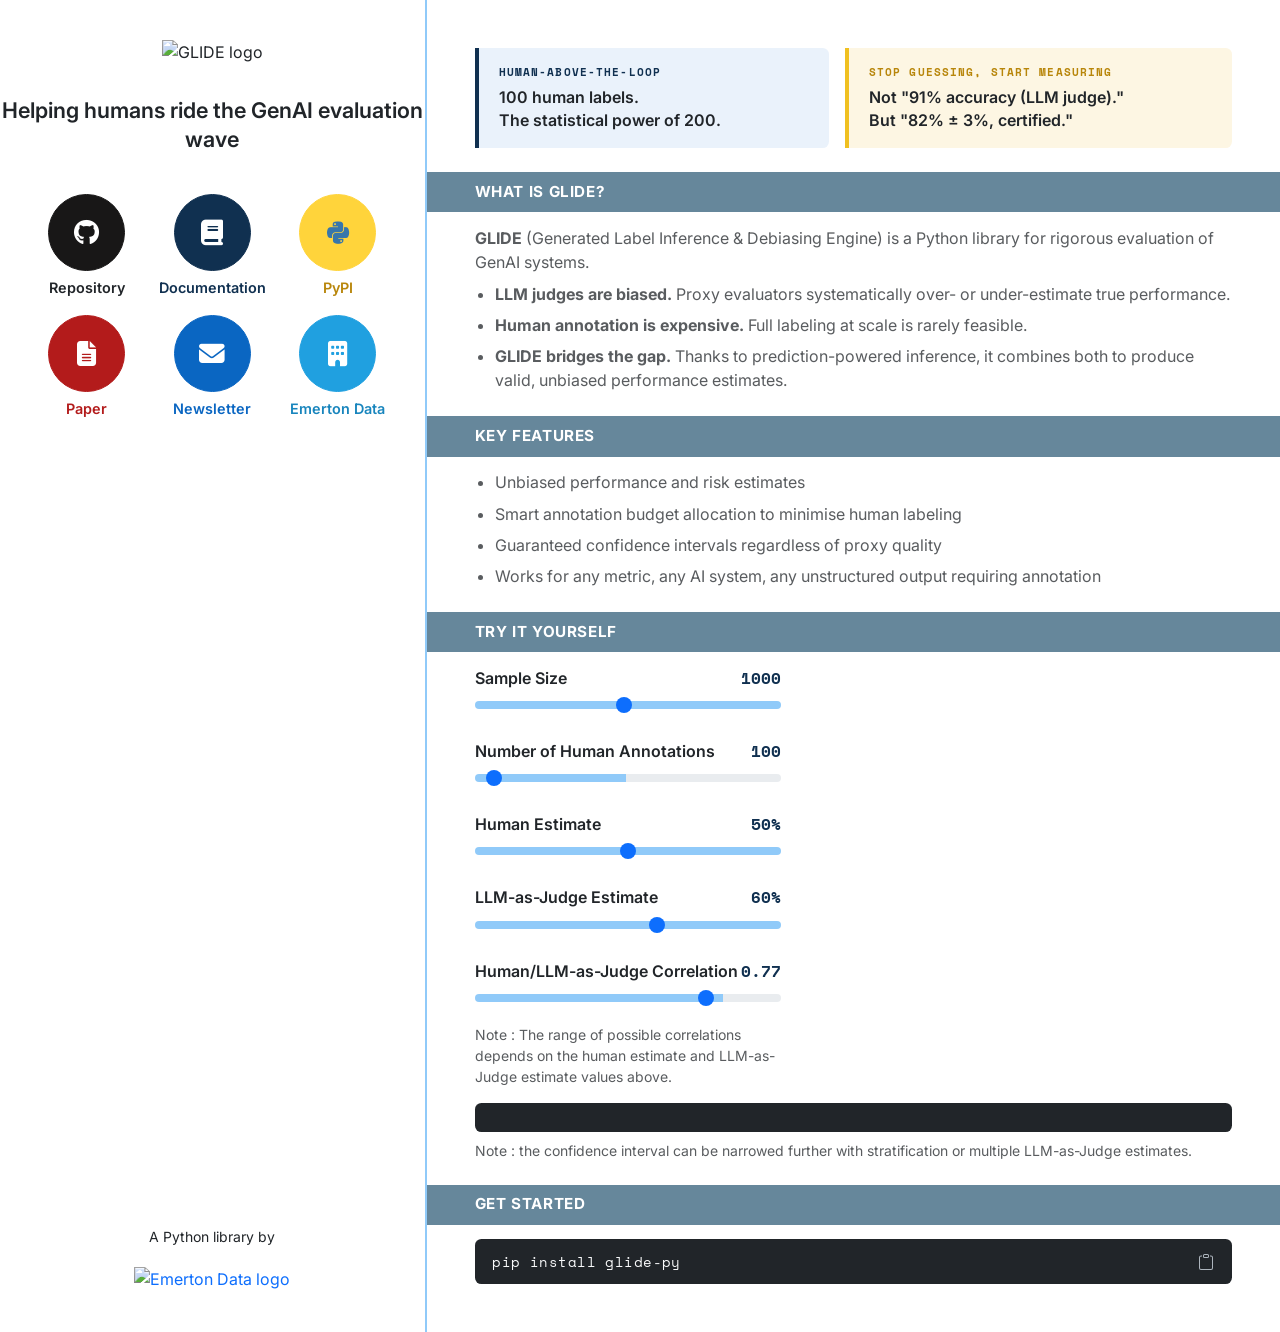
==== commit b9af34b7: "fix: use light blue for unbounded sliders and lighter grey for bounded-slider out-of-range in landin" ====
--- a/docs/landing/index.html
+++ b/docs/landing/index.html
@@ -279,6 +279,18 @@
 
     #humanSize.form-range::-moz-range-track {
       background: var(--human-size-track, var(--bs-secondary-bg));
+    }
+
+    #totalSize.form-range::-webkit-slider-runnable-track,
+    #trueMean.form-range::-webkit-slider-runnable-track,
+    #proxyMean.form-range::-webkit-slider-runnable-track {
+      background: #90caf9;
+    }
+
+    #totalSize.form-range::-moz-range-track,
+    #trueMean.form-range::-moz-range-track,
+    #proxyMean.form-range::-moz-range-track {
+      background: #90caf9;
     }
 
     .simulator-chart-wrap {
@@ -556,7 +568,7 @@
       const sliderMin = Number(sliders.humanSize.min);
       const sliderMax = Number(sliders.humanSize.max);
       const maxPercent = ((maxHumanSize - sliderMin) / (sliderMax - sliderMin)) * 100;
-      const gradient = `linear-gradient(to right, #90caf9 0%, #90caf9 ${maxPercent}%, #ced4da ${maxPercent}%, #ced4da 100%)`;
+      const gradient = `linear-gradient(to right, #90caf9 0%, #90caf9 ${maxPercent}%, #e9ecef ${maxPercent}%, #e9ecef 100%)`;
       sliders.humanSize.style.setProperty('--human-size-track', gradient);
     }
 
@@ -572,7 +584,7 @@
     function updateCorrelationTrack(min, max) {
       const minPercent = min * 100;
       const maxPercent = max * 100;
-      const gradient = `linear-gradient(to right, #ced4da 0%, #ced4da ${minPercent}%, #90caf9 ${minPercent}%, #90caf9 ${maxPercent}%, #ced4da ${maxPercent}%, #ced4da 100%)`;
+      const gradient = `linear-gradient(to right, #e9ecef 0%, #e9ecef ${minPercent}%, #90caf9 ${minPercent}%, #90caf9 ${maxPercent}%, #e9ecef ${maxPercent}%, #e9ecef 100%)`;
       sliders.correlation.style.setProperty('--correlation-track', gradient);
     }
 
